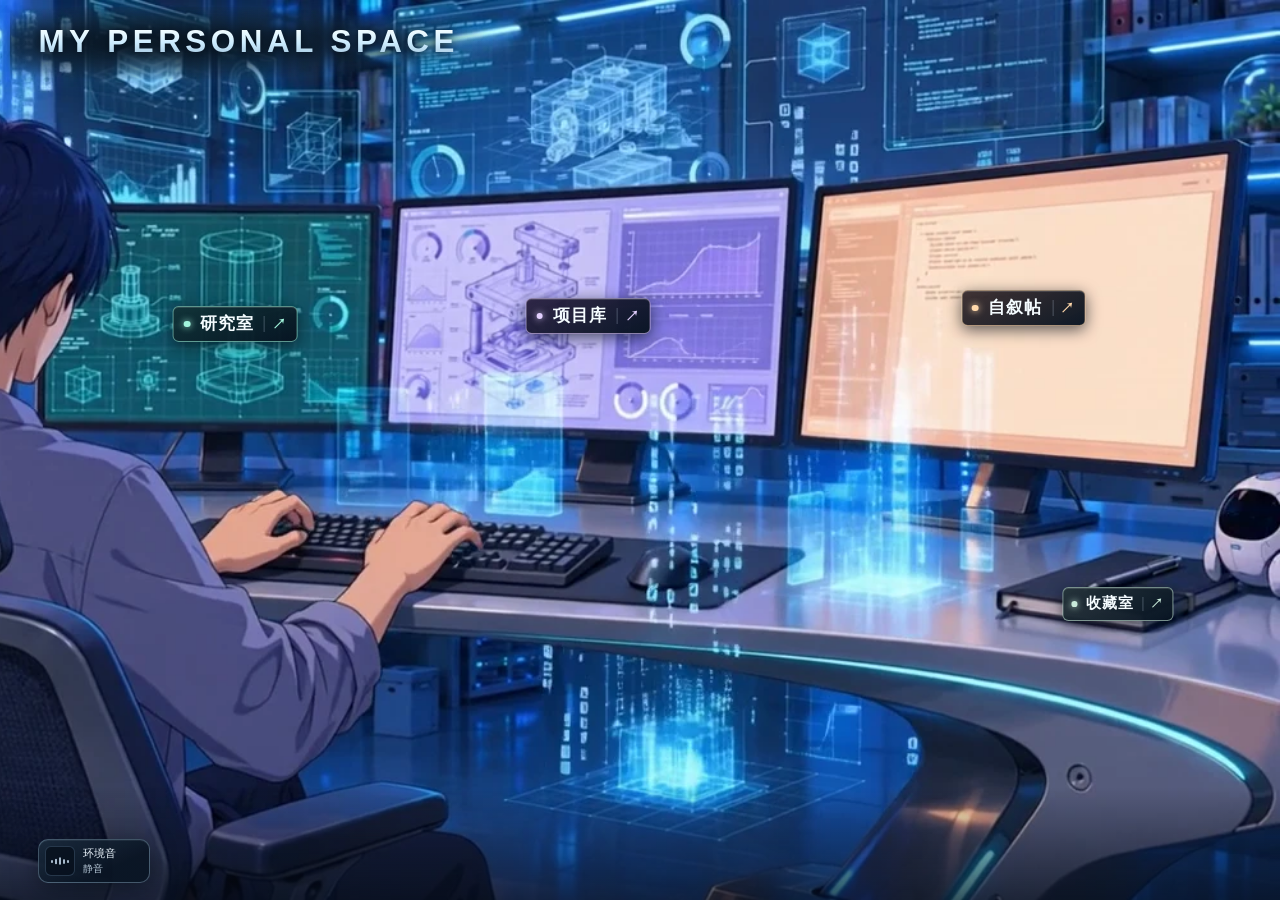
==== index.html @ 117ebd80 "Publish My Personal Space" ====
<!doctype html>
<html lang="zh-CN">
<head>
  <meta charset="utf-8">
  <meta name="viewport" content="width=device-width, initial-scale=1">
  <title>My Personal Space</title>
  <meta name="description" content="李银的个人空间。由工作台进入研究室、项目库和自叙帖。">
  <script>
    const entry = location.hash.startsWith("#relay-") ? "nearshore.html" : "workroom.html";
    location.replace(entry + location.search + location.hash);
  </script>
</head>
<body>
  <main><a href="workroom.html">进入工作台</a></main>
</body>
</html>
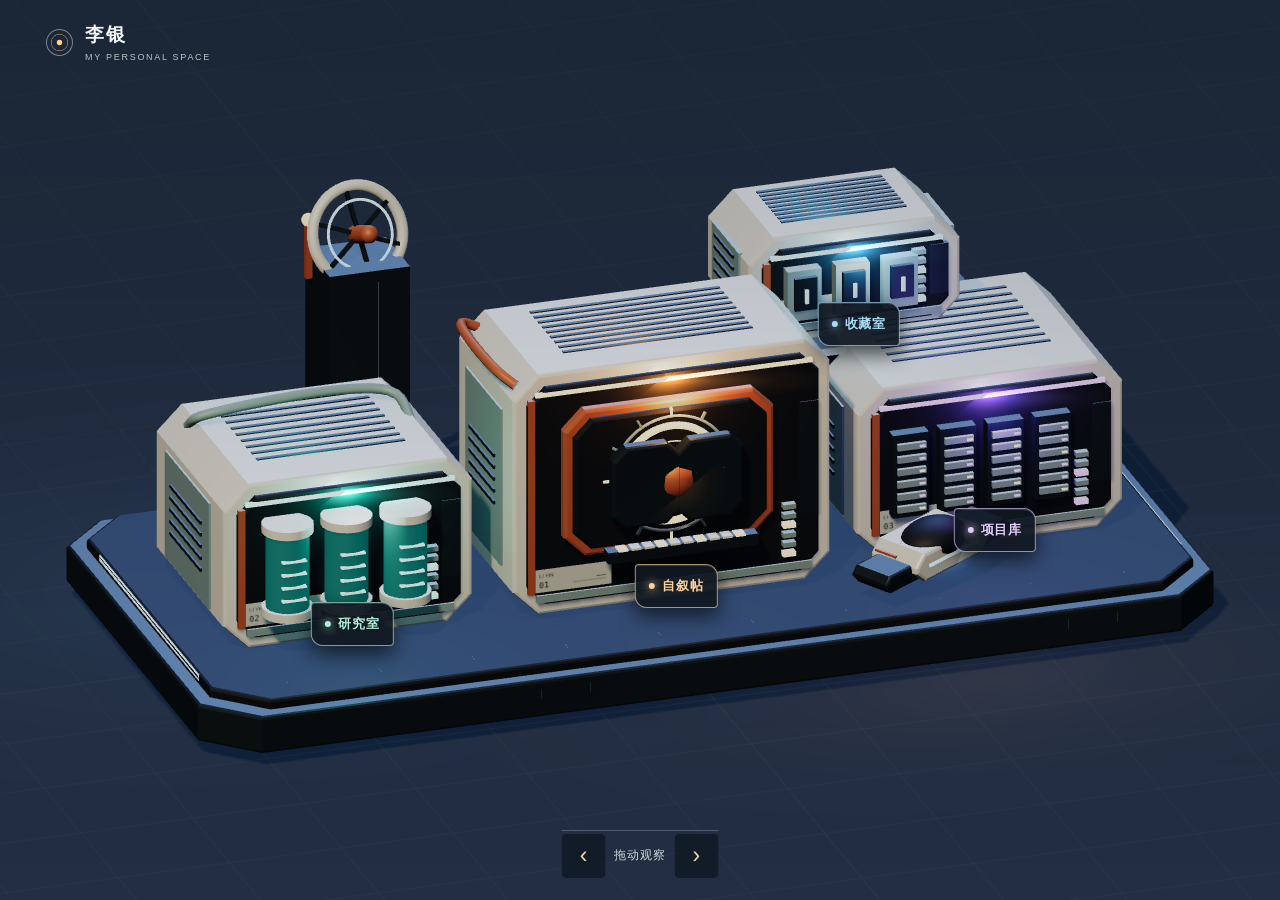
==== commit bc60a5d8: "Build a rotatable observatory and room approach" ====
--- a/index.html
+++ b/index.html
@@ -6,11 +6,11 @@
   <title>My Personal Space</title>
   <meta name="description" content="李银的个人空间。由工作台进入研究室、项目库和自叙帖。">
   <script>
-    const entry = location.hash.startsWith("#relay-") ? "nearshore.html" : "workroom.html";
+    const entry = location.hash.startsWith("#relay-") ? "nearshore.html" : location.hash ? "workroom.html" : "world.html";
     location.replace(entry + location.search + location.hash);
   </script>
 </head>
 <body>
-  <main><a href="workroom.html">进入工作台</a></main>
+  <main><a href="world.html">进入个人空间</a></main>
 </body>
 </html>
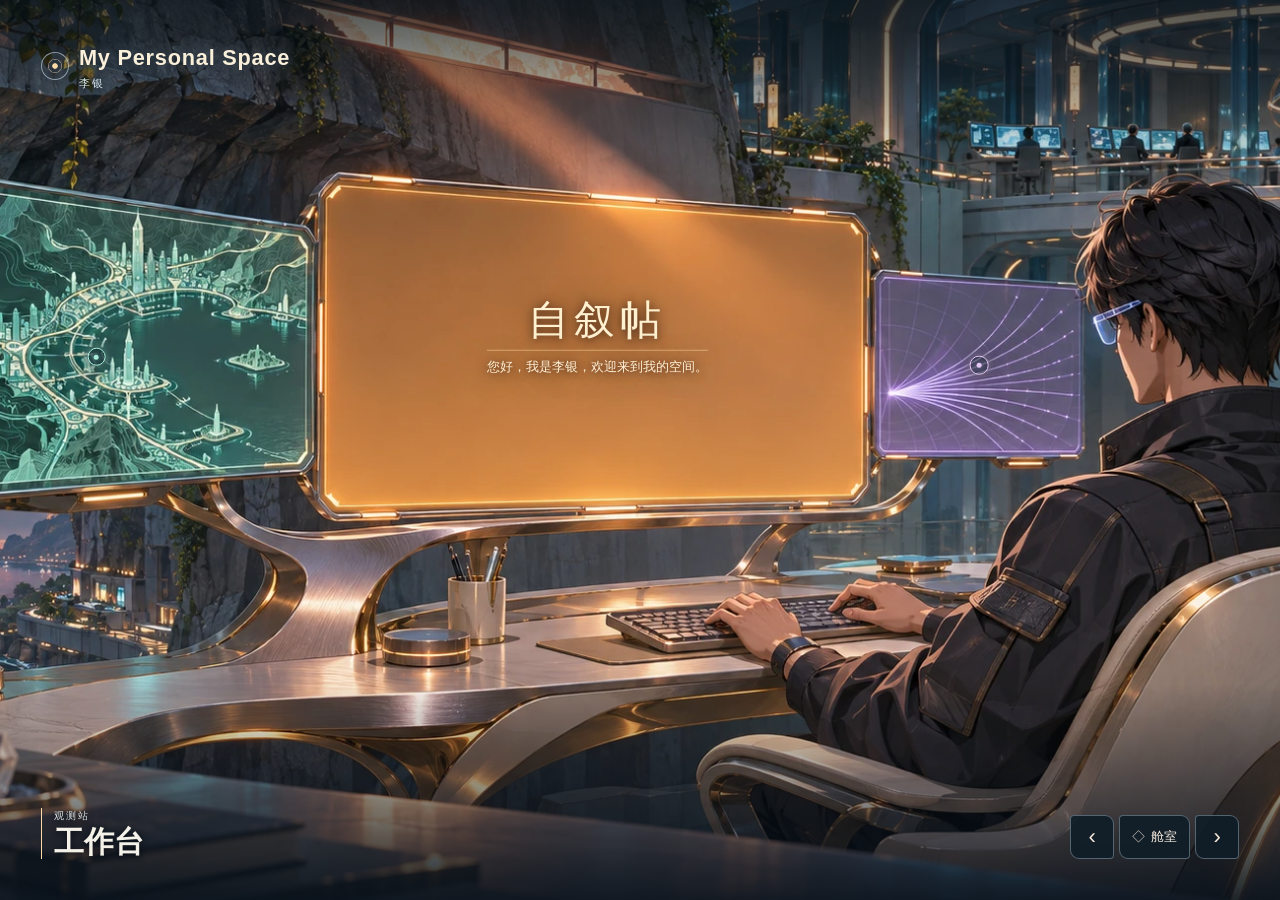
==== commit 24ad61c5: "Rebuild the personal space as an interactive coastal observatory" ====
--- a/index.html
+++ b/index.html
@@ -6,11 +6,12 @@
   <title>My Personal Space</title>
   <meta name="description" content="李银的个人空间。由工作台进入研究室、项目库和自叙帖。">
   <script>
-    const entry = location.hash.startsWith("#relay-") ? "nearshore.html" : location.hash ? "workroom.html" : "world.html";
+    const rooms = ["", "#desk", "#story", "#research", "#projects", "#collection", "#coast", "#harbor", "#ridge"];
+    const entry = location.hash.startsWith("#relay-") ? "nearshore.html" : rooms.includes(location.hash) ? "experience.html" : "workroom.html";
     location.replace(entry + location.search + location.hash);
   </script>
 </head>
 <body>
-  <main><a href="world.html">进入个人空间</a></main>
+  <main><a href="experience.html">进入个人空间</a></main>
 </body>
 </html>
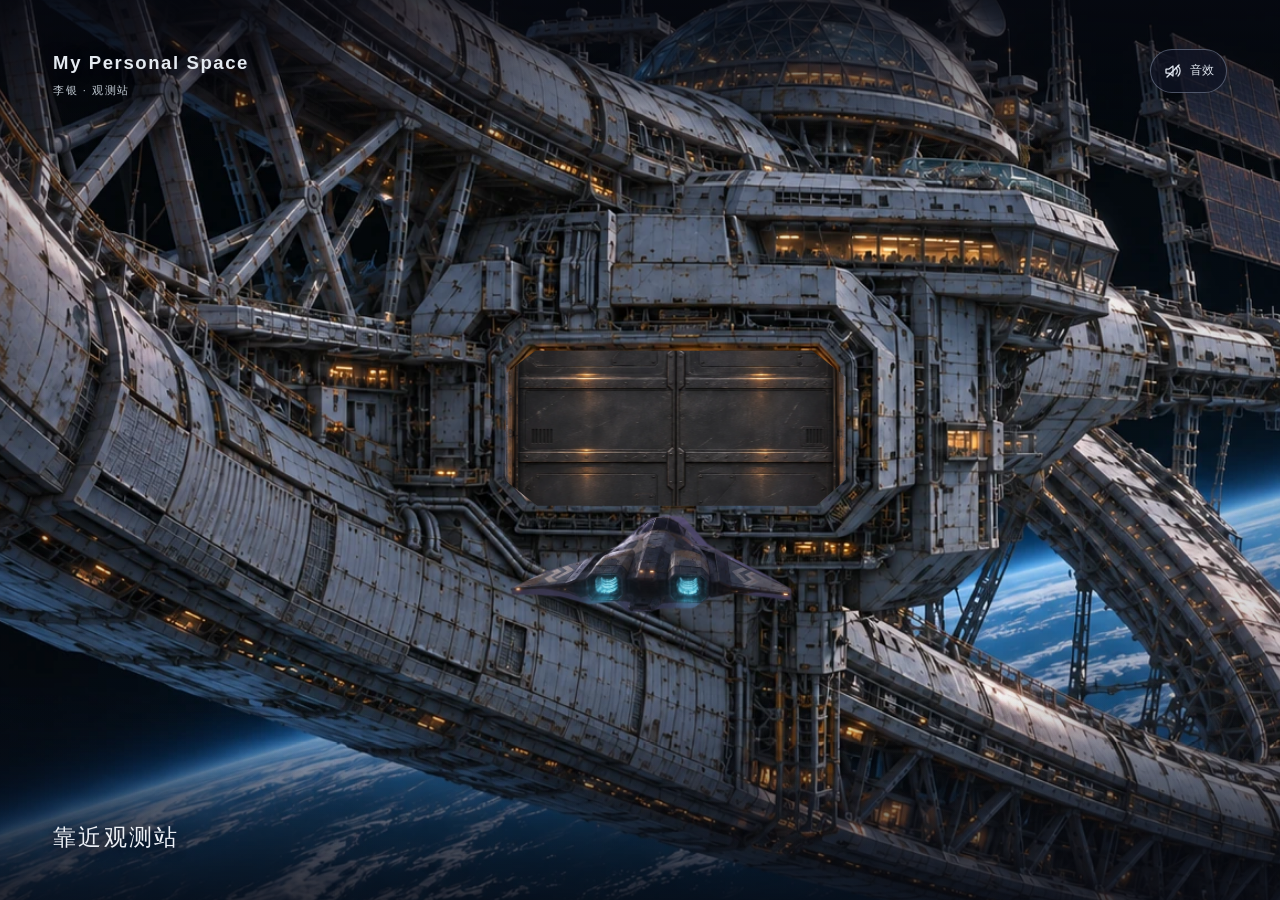
==== commit 65c39e7b: "Route legacy bookmarks to the current arrival" ====
--- a/index.html
+++ b/index.html
@@ -6,9 +6,12 @@
   <title>My Personal Space</title>
   <meta name="description" content="李银的个人空间。由工作台进入研究室、项目库和自叙帖。">
   <script>
-    const rooms = ["", "#desk", "#story", "#research", "#projects", "#collection", "#coast", "#harbor", "#ridge"];
-    const entry = location.hash.startsWith("#relay-") ? "nearshore.html" : rooms.includes(location.hash) ? "experience.html" : "workroom.html";
-    location.replace(entry + location.search + location.hash);
+    const rooms = ["#desk", "#story", "#research", "#projects", "#collection", "#coast", "#harbor", "#ridge"];
+    const archived = ["#research/field", "#research/robotics"].includes(location.hash);
+    const relay = location.hash.startsWith("#relay-");
+    const entry = relay ? "nearshore.html" : archived ? "workroom.html" : "experience.html";
+    const hash = relay || archived || rooms.includes(location.hash) ? location.hash : "";
+    location.replace(entry + location.search + hash);
   </script>
 </head>
 <body>
